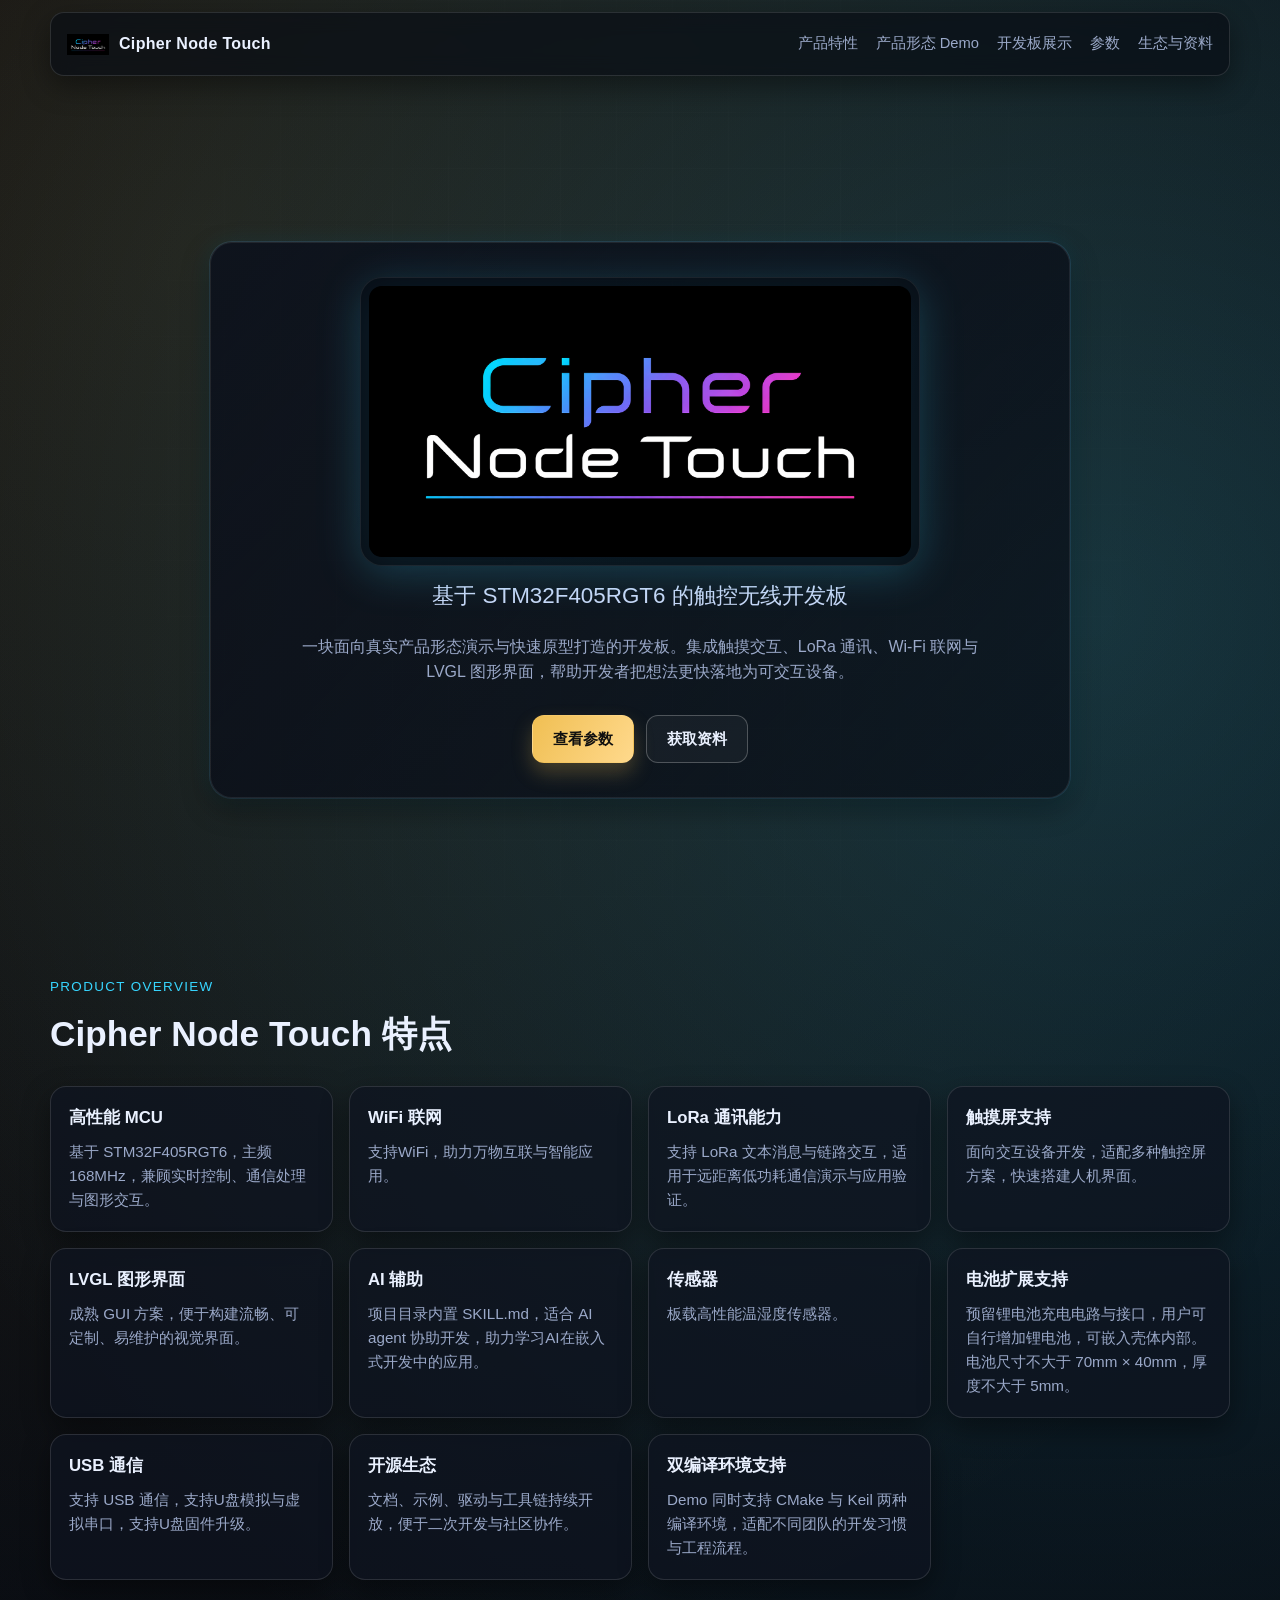
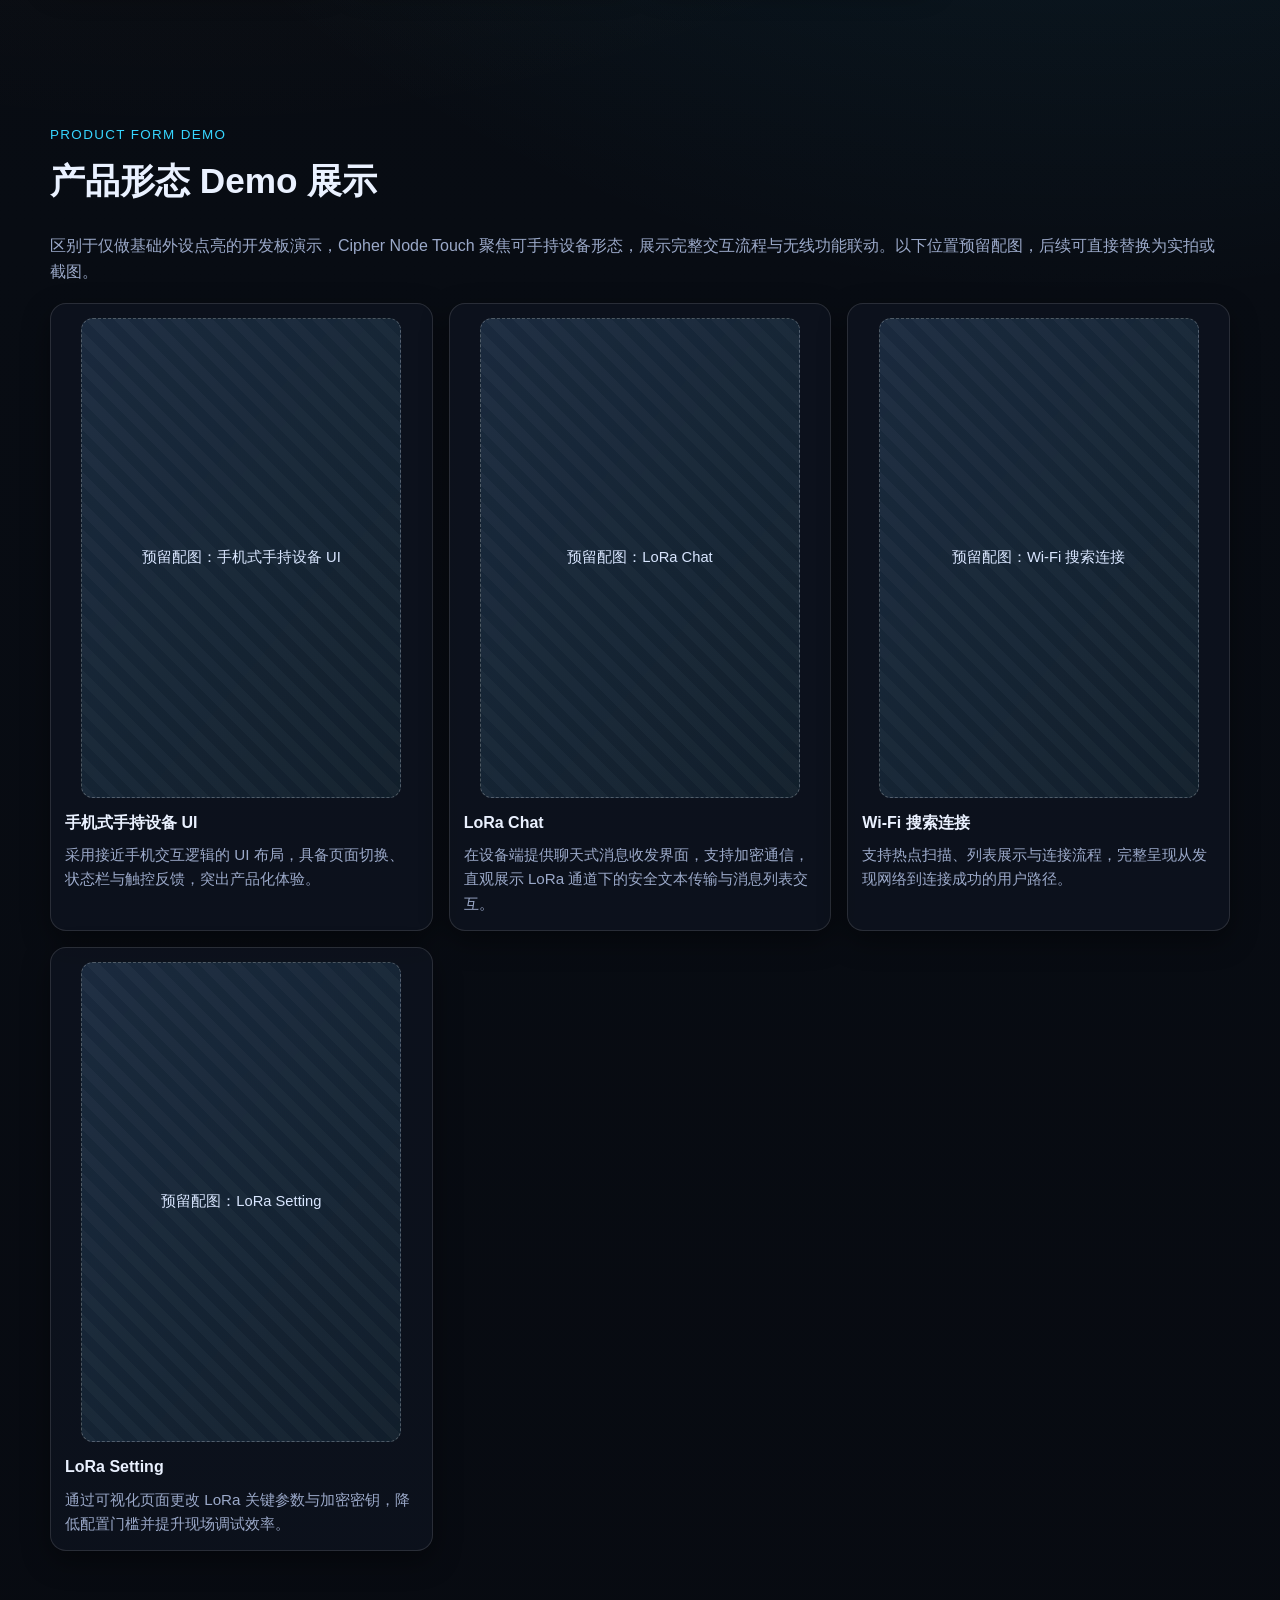
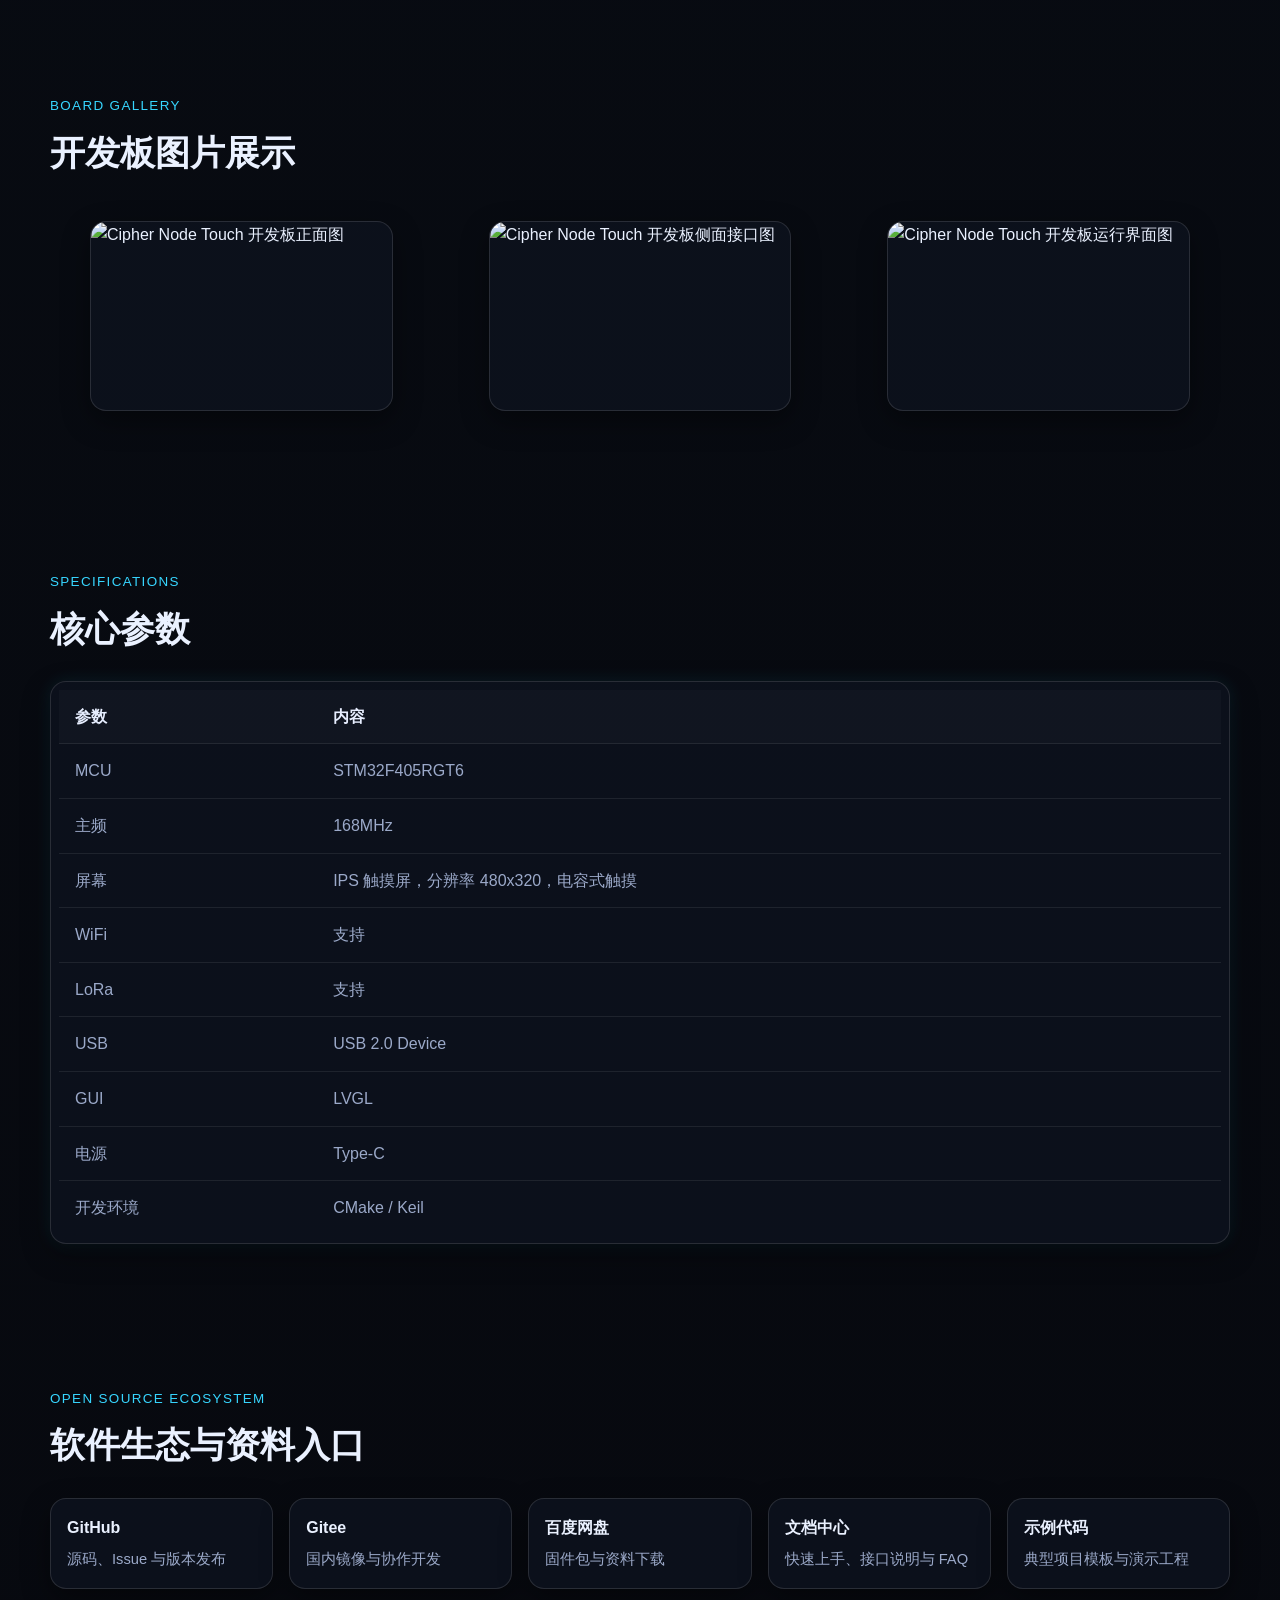
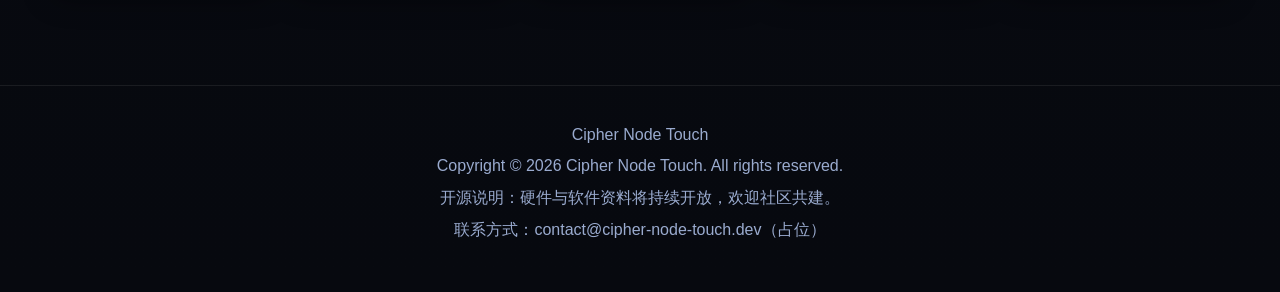
==== index.html @ b6c3e12c "Merge pull request #1 from sunzhen222/main init version" ====
<!doctype html>
<html lang="zh-CN">
  <head>
    <meta charset="UTF-8" />
    <meta http-equiv="X-UA-Compatible" content="IE=edge" />
    <meta name="viewport" content="width=device-width, initial-scale=1.0" />
    <title>Cipher Node Touch - STM32F405 触控无线开发板</title>
    <meta
      name="description"
      content="Cipher Node Touch 是一款基于 STM32F405RGT6 的触控无线开发板，支持 LoRa Chat、Wi-Fi 连接与 LVGL 图形界面。"
    />
    <meta
      name="keywords"
      content="Cipher Node Touch, 嵌入式开发板, STM32F405RGT6, 168MHz, LoRa Chat, Wi-Fi, LVGL, 触摸屏"
    />
    <meta name="author" content="Cipher Node Touch Team" />
    <meta property="og:title" content="Cipher Node Touch" />
    <meta
      property="og:description"
      content="基于 STM32F405RGT6 的触控无线开发板，专注产品化 UI 演示与快速开发。"
    />
    <meta property="og:type" content="website" />
    <meta property="og:image" content="images/board1.jpg" />
    <meta property="og:locale" content="zh_CN" />
    <link rel="stylesheet" href="style.css" />
  </head>
  <body class="is-loading">
    <div class="loader" aria-hidden="true">
      <div class="loader__ring"></div>
      <p>Cipher Node Touch</p>
    </div>

    <header class="site-header glass">
      <a class="logo" href="#hero" aria-label="Cipher Node Touch 首页">
        <img src="images/cipher_node_touch_logo.png" alt="Cipher Node Touch Logo" />
        <span>Cipher Node Touch</span>
      </a>
      <nav class="nav-links">
        <a href="#features">产品特性</a>
        <a href="#form-demo">产品形态 Demo</a>
        <a href="#gallery">开发板展示</a>
        <a href="#specs">参数</a>
        <a href="#ecosystem">生态与资料</a>
      </nav>
    </header>

    <main>
      <section id="hero" class="hero section-grid">
        <div class="hero__content reveal">
          <img
            class="hero-logo"
            src="images/cipher_node_touch_logo.png"
            alt="Cipher Node Touch"
          />
          <h2>基于 STM32F405RGT6 的触控无线开发板</h2>
          <p class="hero__desc">
            一块面向真实产品形态演示与快速原型打造的开发板。集成触摸交互、LoRa 通讯、Wi-Fi 联网与 LVGL 图形界面，帮助开发者把想法更快落地为可交互设备。
          </p>
          <div class="hero__actions">
            <a class="btn btn--primary" href="#specs">查看参数</a>
            <a class="btn btn--ghost" href="#ecosystem">获取资料</a>
          </div>
        </div>
      </section>

      <section id="features" class="section">
        <div class="section-title reveal">
          <p class="kicker">Product Overview</p>
          <h3>Cipher Node Touch 特点</h3>
        </div>
        <div class="feature-grid">
          <article class="card reveal">
            <h4>高性能 MCU</h4>
            <p>基于 STM32F405RGT6，主频 168MHz，兼顾实时控制、通信处理与图形交互。</p>
          </article>
          <article class="card reveal">
            <h4>WiFi 联网</h4>
            <p>支持WiFi，助力万物互联与智能应用。</p>
          </article>
          <article class="card reveal">
            <h4>LoRa 通讯能力</h4>
            <p>支持 LoRa 文本消息与链路交互，适用于远距离低功耗通信演示与应用验证。</p>
          </article>
          <article class="card reveal">
            <h4>触摸屏支持</h4>
            <p>面向交互设备开发，适配多种触控屏方案，快速搭建人机界面。</p>
          </article>
          <article class="card reveal">
            <h4>LVGL 图形界面</h4>
            <p>成熟 GUI 方案，便于构建流畅、可定制、易维护的视觉界面。</p>
          </article>
          <article class="card reveal">
            <h4>AI 辅助</h4>
            <p>项目目录内置 SKILL.md，适合 AI agent 协助开发，助力学习AI在嵌入式开发中的应用。</p>
          </article>
          <article class="card reveal">
            <h4>传感器</h4>
            <p>板载高性能温湿度传感器。</p>
          </article>
          <article class="card reveal">
            <h4>电池扩展支持</h4>
            <p>预留锂电池充电电路与接口，用户可自行增加锂电池，可嵌入壳体内部。电池尺寸不大于 70mm × 40mm，厚度不大于 5mm。</p>
          </article>
          <article class="card reveal">
            <h4>USB 通信</h4>
            <p>支持 USB 通信，支持U盘模拟与虚拟串口，支持U盘固件升级。</p>
          </article>
          <article class="card reveal">
            <h4>开源生态</h4>
            <p>文档、示例、驱动与工具链持续开放，便于二次开发与社区协作。</p>
          </article>
          <article class="card reveal">
            <h4>双编译环境支持</h4>
            <p>Demo 同时支持 CMake 与 Keil 两种编译环境，适配不同团队的开发习惯与工程流程。</p>
          </article>
        </div>
      </section>

      <section id="form-demo" class="section">
        <div class="section-title reveal">
          <p class="kicker">Product Form Demo</p>
          <h3>产品形态 Demo 展示</h3>
        </div>
        <p class="demo-intro reveal">
          区别于仅做基础外设点亮的开发板演示，Cipher Node Touch 聚焦可手持设备形态，展示完整交互流程与无线功能联动。以下位置预留配图，后续可直接替换为实拍或截图。
        </p>
        <div class="demo-grid">
          <article class="demo-card reveal">
            <div class="demo-media" aria-label="手机式手持设备 UI 预留配图">
              <span>预留配图：手机式手持设备 UI</span>
            </div>
            <h4>手机式手持设备 UI</h4>
            <p>采用接近手机交互逻辑的 UI 布局，具备页面切换、状态栏与触控反馈，突出产品化体验。</p>
          </article>
          <article class="demo-card reveal">
            <div class="demo-media" aria-label="LoRa Chat 演示预留配图">
              <span>预留配图：LoRa Chat</span>
            </div>
            <h4>LoRa Chat</h4>
            <p>在设备端提供聊天式消息收发界面，支持加密通信，直观展示 LoRa 通道下的安全文本传输与消息列表交互。</p>
          </article>
          <article class="demo-card reveal">
            <div class="demo-media" aria-label="Wi-Fi 搜索连接演示预留配图">
              <span>预留配图：Wi-Fi 搜索连接</span>
            </div>
            <h4>Wi-Fi 搜索连接</h4>
            <p>支持热点扫描、列表展示与连接流程，完整呈现从发现网络到连接成功的用户路径。</p>
          </article>
          <article class="demo-card reveal">
            <div class="demo-media" aria-label="LoRa Setting 演示预留配图">
              <span>预留配图：LoRa Setting</span>
            </div>
            <h4>LoRa Setting</h4>
            <p>通过可视化页面更改 LoRa 关键参数与加密密钥，降低配置门槛并提升现场调试效率。</p>
          </article>
        </div>
      </section>

      <section id="gallery" class="section">
        <div class="section-title reveal">
          <p class="kicker">Board Gallery</p>
          <h3>开发板图片展示</h3>
        </div>
        <div class="gallery-grid">
          <figure class="gallery-item reveal">
            <img
              src="images/board1.jpg"
              data-full="images/board1.jpg"
              loading="lazy"
              alt="Cipher Node Touch 开发板正面图"
            />
          </figure>
          <figure class="gallery-item reveal">
            <img
              src="images/board2.jpg"
              data-full="images/board2.jpg"
              loading="lazy"
              alt="Cipher Node Touch 开发板侧面接口图"
            />
          </figure>
          <figure class="gallery-item reveal">
            <img
              src="images/board3.jpg"
              data-full="images/board3.jpg"
              loading="lazy"
              alt="Cipher Node Touch 开发板运行界面图"
            />
          </figure>
        </div>
      </section>

      <section id="specs" class="section">
        <div class="section-title reveal">
          <p class="kicker">Specifications</p>
          <h3>核心参数</h3>
        </div>
        <div class="table-wrap reveal">
          <table class="spec-table" aria-label="Cipher Node Touch 参数表">
            <thead>
              <tr>
                <th>参数</th>
                <th>内容</th>
              </tr>
            </thead>
            <tbody>
              <tr>
                <td>MCU</td>
                <td>STM32F405RGT6</td>
              </tr>
              <tr>
                <td>主频</td>
                <td>168MHz</td>
              </tr>
              <tr>
                <td>屏幕</td>
                <td>IPS 触摸屏，分辨率 480x320，电容式触摸</td>
              </tr>
              <tr>
                <td>WiFi</td>
                <td>支持</td>
              </tr>
              <tr>
                <td>LoRa</td>
                <td>支持</td>
              </tr>
              <tr>
                <td>USB</td>
                <td>USB 2.0 Device</td>
              </tr>
              <tr>
                <td>GUI</td>
                <td>LVGL</td>
              </tr>
              <tr>
                <td>电源</td>
                <td>Type-C</td>
              </tr>
              <tr>
                <td>开发环境</td>
                <td>CMake / Keil</td>
              </tr>
            </tbody>
          </table>
        </div>
      </section>

      <section id="ecosystem" class="section">
        <div class="section-title reveal">
          <p class="kicker">Open Source Ecosystem</p>
          <h3>软件生态与资料入口</h3>
        </div>
        <div class="eco-grid">
          <a class="eco-card reveal" href="https://github.com/your_repo" target="_blank" rel="noreferrer">
            <h4>GitHub</h4>
            <p>源码、Issue 与版本发布</p>
          </a>
          <a class="eco-card reveal" href="https://gitee.com/your_repo" target="_blank" rel="noreferrer">
            <h4>Gitee</h4>
            <p>国内镜像与协作开发</p>
          </a>
          <a class="eco-card reveal" href="https://pan.baidu.com/xxxx" target="_blank" rel="noreferrer">
            <h4>百度网盘</h4>
            <p>固件包与资料下载</p>
          </a>
          <a class="eco-card reveal" href="https://github.com/your_repo" target="_blank" rel="noreferrer">
            <h4>文档中心</h4>
            <p>快速上手、接口说明与 FAQ</p>
          </a>
          <a class="eco-card reveal" href="https://github.com/your_repo" target="_blank" rel="noreferrer">
            <h4>示例代码</h4>
            <p>典型项目模板与演示工程</p>
          </a>
        </div>
      </section>
    </main>

    <footer class="site-footer">
      <p>Cipher Node Touch</p>
      <p>Copyright © <span id="year"></span> Cipher Node Touch. All rights reserved.</p>
      <p>开源说明：硬件与软件资料将持续开放，欢迎社区共建。</p>
      <p>联系方式：contact@cipher-node-touch.dev（占位）</p>
    </footer>

    <button class="back-to-top" id="backToTop" aria-label="返回顶部">↑</button>

    <div class="lightbox" id="lightbox" aria-hidden="true">
      <button class="lightbox__close" id="lightboxClose" aria-label="关闭预览">×</button>
      <img id="lightboxImg" alt="开发板大图预览" />
    </div>

    <script src="script.js"></script>
  </body>
</html>
---- style.css ----
:root {
  --bg: #090b10;
  --bg-soft: #121723;
  --card: rgba(15, 20, 32, 0.72);
  --line: rgba(255, 255, 255, 0.12);
  --text: #eaf1ff;
  --muted: #9ba9c9;
  --gold: #f0bf53;
  --cyan: #37d6ff;
  --accent: #65b6ff;
  --radius: 16px;
  --shadow-soft: 0 10px 28px rgba(0, 0, 0, 0.4);
  --shadow-glow: 0 0 0 1px rgba(101, 182, 255, 0.16), 0 0 24px rgba(55, 214, 255, 0.1);
}

* {
  box-sizing: border-box;
}

html {
  scroll-behavior: smooth;
}

body {
  margin: 0;
  color: var(--text);
  background:
    radial-gradient(circle at 85% 12%, rgba(55, 214, 255, 0.18), transparent 28%),
    radial-gradient(circle at 15% 5%, rgba(240, 191, 83, 0.12), transparent 30%),
    linear-gradient(180deg, #07090f 0%, #080c13 36%, #07090f 100%);
  font-family: "HarmonyOS Sans SC", "Noto Sans SC", "PingFang SC", "Microsoft YaHei", sans-serif;
  line-height: 1.6;
  overflow-x: hidden;
}

body::before {
  content: "";
  position: fixed;
  inset: 0;
  pointer-events: none;
  background-image:
    linear-gradient(rgba(255, 255, 255, 0.04) 1px, transparent 1px),
    linear-gradient(90deg, rgba(255, 255, 255, 0.04) 1px, transparent 1px);
  background-size: 56px 56px;
  mask-image: radial-gradient(circle at center, black 35%, transparent 100%);
  opacity: 0.35;
  z-index: -1;
}

a {
  color: inherit;
  text-decoration: none;
}

.site-header {
  position: sticky;
  top: 12px;
  z-index: 20;
  width: min(1180px, calc(100% - 24px));
  margin: 12px auto 0;
  padding: 10px 16px;
  display: flex;
  align-items: center;
  justify-content: space-between;
  border-radius: 14px;
  border: 1px solid var(--line);
}

.glass {
  backdrop-filter: blur(10px) saturate(130%);
  background: rgba(10, 14, 22, 0.72);
  box-shadow: var(--shadow-soft);
}

.logo {
  display: inline-flex;
  align-items: center;
  gap: 10px;
  font-weight: 700;
  letter-spacing: 0.02em;
}

.logo img {
  width: 42px;
  height: 42px;
  object-fit: contain;
}

.nav-links {
  display: flex;
  gap: 18px;
  font-size: 0.92rem;
  color: var(--muted);
}

.nav-links a {
  position: relative;
  transition: color 0.28s ease;
}

.nav-links a::after {
  content: "";
  position: absolute;
  left: 0;
  bottom: -5px;
  width: 100%;
  height: 2px;
  transform: scaleX(0);
  transform-origin: right;
  transition: transform 0.25s ease;
  background: linear-gradient(90deg, var(--gold), var(--cyan));
}

.nav-links a:hover {
  color: var(--text);
}

.nav-links a:hover::after {
  transform-origin: left;
  transform: scaleX(1);
}

main {
  width: min(1180px, calc(100% - 24px));
  margin: 0 auto;
}

.section {
  padding: 72px 0;
}

.section-grid {
  min-height: 92vh;
  display: grid;
  place-items: center;
  padding: 80px 0 20px;
  position: relative;
  isolation: isolate;
}

.hero__content {
  width: min(860px, 100%);
  text-align: center;
  padding: 34px 28px;
  border-radius: 22px;
  border: 1px solid rgba(255, 255, 255, 0.08);
  background: linear-gradient(135deg, rgba(11, 16, 28, 0.85), rgba(8, 11, 20, 0.65));
  box-shadow: var(--shadow-soft), var(--shadow-glow);
}

.hero-logo {
  width: min(560px, 88%);
  height: auto;
  display: block;
  margin: 0 auto;
  padding: 8px;
  border-radius: 22px;
  background: rgba(7, 11, 18, 0.68);
  border: 1px solid rgba(255, 255, 255, 0.08);
  filter: drop-shadow(0 8px 22px rgba(55, 214, 255, 0.24));
}

h1 {
  margin: 0;
  font-size: clamp(2.2rem, 6vw, 4rem);
  line-height: 1.1;
  letter-spacing: 0.02em;
}

h2 {
  margin: 12px 0 0;
  font-weight: 500;
  color: #c7d7f6;
  font-size: clamp(1rem, 2.7vw, 1.4rem);
}

.hero__desc {
  margin: 20px auto 0;
  max-width: 680px;
  color: var(--muted);
}

.hero__actions {
  margin-top: 30px;
  display: inline-flex;
  flex-wrap: wrap;
  justify-content: center;
  gap: 12px;
}

.btn {
  padding: 11px 20px;
  border-radius: 12px;
  font-weight: 600;
  font-size: 0.95rem;
  border: 1px solid transparent;
  transition: transform 0.24s ease, box-shadow 0.24s ease, border-color 0.24s ease;
}

.btn:hover {
  transform: translateY(-2px);
}

.btn--primary {
  color: #101010;
  background: linear-gradient(120deg, var(--gold), #ffd98c);
  box-shadow: 0 10px 20px rgba(240, 191, 83, 0.25);
}

.btn--ghost {
  border-color: rgba(255, 255, 255, 0.24);
  background: rgba(255, 255, 255, 0.04);
}

.btn--ghost:hover {
  box-shadow: 0 8px 20px rgba(55, 214, 255, 0.14);
}

.section-title {
  margin-bottom: 24px;
}

.kicker {
  color: var(--cyan);
  margin: 0;
  font-size: 0.84rem;
  text-transform: uppercase;
  letter-spacing: 0.1em;
}

h3 {
  margin: 8px 0 0;
  font-size: clamp(1.45rem, 3vw, 2.2rem);
}

.feature-grid,
.demo-grid,
.gallery-grid,
.eco-grid {
  display: grid;
  gap: 16px;
}

.feature-grid {
  grid-template-columns: repeat(4, minmax(0, 1fr));
}

.card,
.eco-card,
.gallery-item,
.table-wrap {
  border-radius: var(--radius);
  border: 1px solid var(--line);
  background: var(--card);
  box-shadow: var(--shadow-soft);
}

.card {
  padding: 18px;
  transition: transform 0.26s ease, border-color 0.26s ease, box-shadow 0.26s ease;
}

.card h4 {
  margin: 0;
  font-size: 1.05rem;
}

.card p {
  margin: 8px 0 0;
  color: var(--muted);
  font-size: 0.95rem;
}

.card:hover {
  transform: translateY(-4px);
  border-color: rgba(101, 182, 255, 0.42);
  box-shadow: var(--shadow-soft), 0 0 22px rgba(55, 214, 255, 0.14);
}

.gallery-grid {
  grid-template-columns: repeat(3, minmax(0, 1fr));
}

.demo-intro {
  margin: 0 0 18px;
  color: var(--muted);
}

.demo-grid {
  grid-template-columns: repeat(3, minmax(0, 1fr));
}

.demo-card {
  padding: 14px;
  border-radius: var(--radius);
  border: 1px solid var(--line);
  background: var(--card);
  box-shadow: var(--shadow-soft);
  transition: transform 0.26s ease, border-color 0.26s ease, box-shadow 0.26s ease;
}

.demo-card:hover {
  transform: translateY(-4px);
  border-color: rgba(101, 182, 255, 0.42);
  box-shadow: var(--shadow-soft), 0 0 22px rgba(55, 214, 255, 0.14);
}

.demo-media {
  width: min(320px, 100%);
  aspect-ratio: 320 / 480;
  border-radius: 12px;
  border: 1px dashed rgba(255, 255, 255, 0.24);
  display: grid;
  place-items: center;
  text-align: center;
  padding: 12px;
  margin: 0 auto;
  color: #d9e6ff;
  background:
    linear-gradient(130deg, rgba(101, 182, 255, 0.14), rgba(55, 214, 255, 0.06)),
    repeating-linear-gradient(45deg, rgba(255, 255, 255, 0.04) 0 10px, rgba(255, 255, 255, 0.01) 10px 20px);
}

.demo-media span {
  font-size: 0.92rem;
}

.demo-card h4 {
  margin: 12px 0 0;
}

.demo-card p {
  margin: 8px 0 0;
  color: var(--muted);
  font-size: 0.95rem;
}

.gallery-item {
  overflow: hidden;
}

.gallery-item img {
  display: block;
  width: 100%;
  aspect-ratio: 16 / 10;
  object-fit: cover;
  transition: transform 0.32s ease, filter 0.32s ease;
  cursor: zoom-in;
}

.gallery-item:hover img {
  transform: scale(1.04);
  filter: brightness(1.08);
}

.table-wrap {
  overflow-x: auto;
  padding: 8px;
  box-shadow: var(--shadow-soft), 0 0 18px rgba(55, 214, 255, 0.1);
}

.spec-table {
  width: 100%;
  border-collapse: collapse;
  min-width: 620px;
}

.spec-table th,
.spec-table td {
  padding: 14px 16px;
  border-bottom: 1px solid rgba(255, 255, 255, 0.08);
  text-align: left;
}

.spec-table th {
  color: #e7eeff;
  background: rgba(255, 255, 255, 0.02);
  font-weight: 600;
}

.spec-table td {
  color: var(--muted);
}

.spec-table tr:last-child td {
  border-bottom: none;
}

.eco-grid {
  grid-template-columns: repeat(5, minmax(0, 1fr));
}

.eco-card {
  padding: 16px;
  transition: transform 0.24s ease, border-color 0.24s ease, box-shadow 0.24s ease;
}

.eco-card h4 {
  margin: 0;
}

.eco-card p {
  margin: 8px 0 0;
  color: var(--muted);
  font-size: 0.92rem;
}

.eco-card:hover {
  transform: translateY(-3px);
  border-color: rgba(240, 191, 83, 0.55);
  box-shadow: var(--shadow-soft), 0 0 22px rgba(240, 191, 83, 0.14);
}

.site-footer {
  margin-top: 24px;
  padding: 30px 12px 44px;
  color: #9aabcf;
  text-align: center;
  border-top: 1px solid rgba(255, 255, 255, 0.08);
}

.site-footer p {
  margin: 6px 0;
}

.back-to-top {
  position: fixed;
  right: 18px;
  bottom: 20px;
  width: 42px;
  height: 42px;
  border: none;
  border-radius: 50%;
  display: grid;
  place-items: center;
  color: #111;
  font-size: 18px;
  font-weight: 700;
  cursor: pointer;
  background: linear-gradient(145deg, var(--gold), #ffd98c);
  box-shadow: 0 8px 22px rgba(240, 191, 83, 0.32);
  opacity: 0;
  transform: translateY(10px);
  pointer-events: none;
  transition: opacity 0.24s ease, transform 0.24s ease;
  z-index: 21;
}

.back-to-top.is-visible {
  opacity: 1;
  transform: translateY(0);
  pointer-events: auto;
}

.loader {
  position: fixed;
  inset: 0;
  display: grid;
  place-items: center;
  gap: 12px;
  background: #080b12;
  z-index: 50;
  transition: opacity 0.45s ease, visibility 0.45s ease;
}

.loader p {
  margin: 0;
  color: #afbddb;
  letter-spacing: 0.08em;
}

.loader__ring {
  width: 46px;
  height: 46px;
  border-radius: 50%;
  border: 3px solid rgba(255, 255, 255, 0.14);
  border-top-color: var(--cyan);
  animation: spin 1s linear infinite;
}

body.is-ready .loader {
  opacity: 0;
  visibility: hidden;
}

.lightbox {
  position: fixed;
  inset: 0;
  display: grid;
  place-items: center;
  padding: 20px;
  background: rgba(4, 7, 12, 0.82);
  opacity: 0;
  visibility: hidden;
  transition: opacity 0.28s ease, visibility 0.28s ease;
  z-index: 45;
}

.lightbox img {
  width: min(1100px, calc(100vw - 24px));
  max-height: calc(100vh - 36px);
  object-fit: contain;
  border-radius: 14px;
  border: 1px solid rgba(255, 255, 255, 0.18);
}

.lightbox.is-open {
  opacity: 1;
  visibility: visible;
}

.lightbox__close {
  position: absolute;
  top: 14px;
  right: 18px;
  width: 38px;
  height: 38px;
  border: none;
  border-radius: 50%;
  font-size: 24px;
  line-height: 1;
  color: #0d0d0d;
  cursor: pointer;
  background: linear-gradient(145deg, var(--gold), #ffd98c);
}

.reveal {
  opacity: 0;
  transform: translateY(14px);
  transition: opacity 0.55s ease, transform 0.55s ease;
}

.reveal.is-visible {
  opacity: 1;
  transform: translateY(0);
}

@keyframes spin {
  to {
    transform: rotate(360deg);
  }
}

@media (max-width: 1100px) {
  .feature-grid {
    grid-template-columns: repeat(2, minmax(0, 1fr));
  }

  .demo-grid {
    grid-template-columns: repeat(2, minmax(0, 1fr));
  }

  .eco-grid {
    grid-template-columns: repeat(3, minmax(0, 1fr));
  }
}

@media (max-width: 760px) {
  .site-header {
    top: 8px;
    flex-direction: column;
    align-items: flex-start;
    gap: 8px;
  }

  .nav-links {
    width: 100%;
    overflow-x: auto;
    white-space: nowrap;
    padding-bottom: 2px;
  }

  .section {
    padding: 54px 0;
  }

  .hero__content {
    text-align: left;
  }

  .hero__actions {
    justify-content: flex-start;
  }

  .feature-grid,
  .demo-grid,
  .gallery-grid,
  .eco-grid {
    grid-template-columns: 1fr;
  }

  .spec-table {
    min-width: 540px;
  }
}
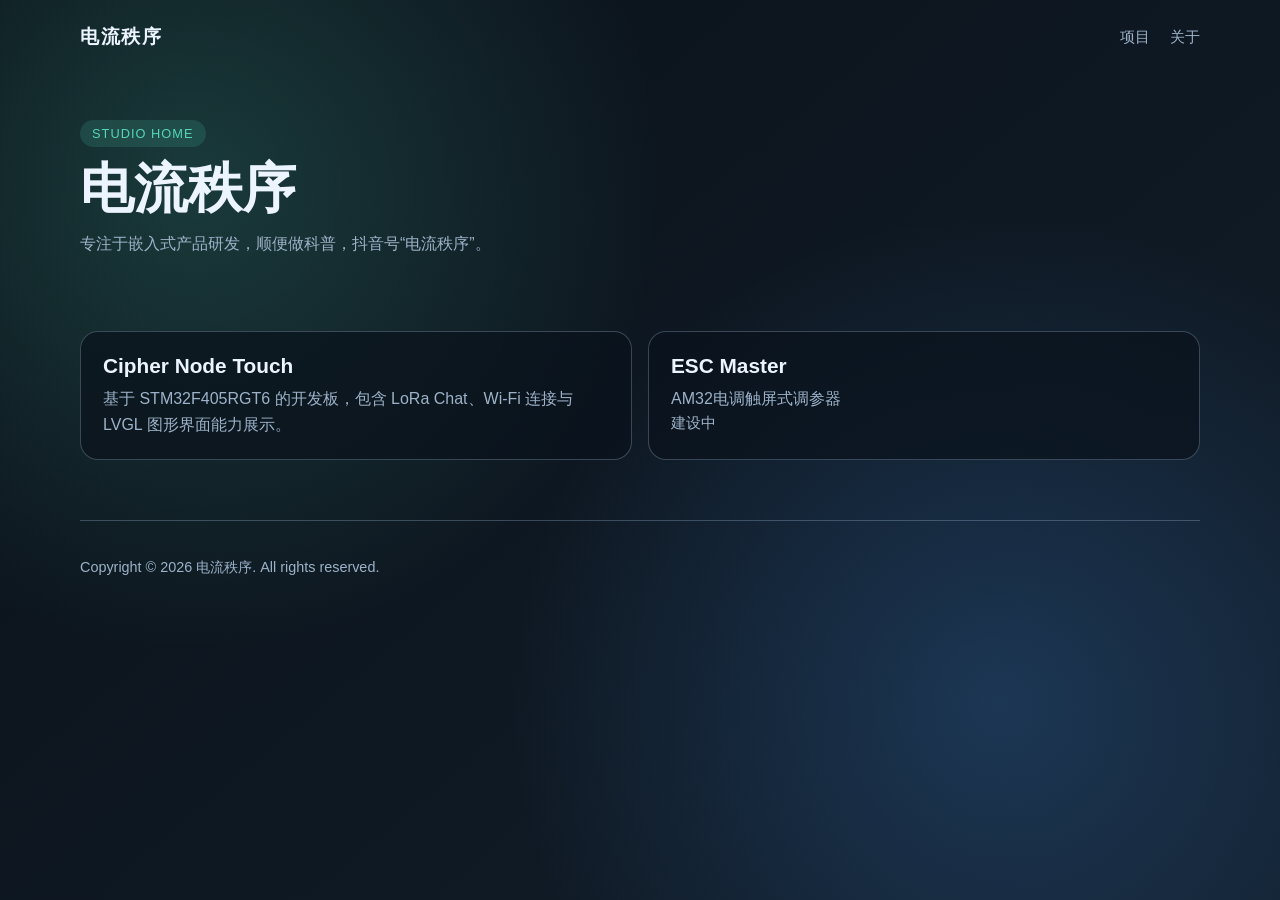
==== commit 37bf68e6: "front page" ====
--- a/index.html
+++ b/index.html
@@ -4,290 +4,68 @@
     <meta charset="UTF-8" />
     <meta http-equiv="X-UA-Compatible" content="IE=edge" />
     <meta name="viewport" content="width=device-width, initial-scale=1.0" />
-    <title>Cipher Node Touch - STM32F405 触控无线开发板</title>
+    <title>电流秩序</title>
     <meta
       name="description"
-      content="Cipher Node Touch 是一款基于 STM32F405RGT6 的触控无线开发板，支持 LoRa Chat、Wi-Fi 连接与 LVGL 图形界面。"
+      content="专注于嵌入式产品研发。"
     />
-    <meta
-      name="keywords"
-      content="Cipher Node Touch, 嵌入式开发板, STM32F405RGT6, 168MHz, LoRa Chat, Wi-Fi, LVGL, 触摸屏"
-    />
-    <meta name="author" content="Cipher Node Touch Team" />
-    <meta property="og:title" content="Cipher Node Touch" />
+    <meta property="og:title" content="电流秩序" />
     <meta
       property="og:description"
-      content="基于 STM32F405RGT6 的触控无线开发板，专注产品化 UI 演示与快速开发。"
+      content="专注于嵌入式产品研发。"
     />
     <meta property="og:type" content="website" />
-    <meta property="og:image" content="images/board1.jpg" />
     <meta property="og:locale" content="zh_CN" />
-    <link rel="stylesheet" href="style.css" />
+    <link rel="stylesheet" href="studio-home.css" />
   </head>
-  <body class="is-loading">
-    <div class="loader" aria-hidden="true">
-      <div class="loader__ring"></div>
-      <p>Cipher Node Touch</p>
+  <body>
+    <div class="site">
+      <header>
+        <div class="brand">电流秩序</div>
+        <nav>
+          <a href="#projects">项目</a>
+          <a href="#about">关于</a>
+        </nav>
+      </header>
+
+      <main>
+        <section class="hero" id="about">
+          <div>
+            <span class="badge">Studio Home</span>
+            <h1>电流秩序</h1>
+            <p>
+              专注于嵌入式产品研发，顺便做科普，抖音号“电流秩序”。
+            </p>
+          </div>
+        </section>
+
+        <section class="projects" id="projects">
+          <div class="grid">
+            <a class="project-card" href="/cipher_node_touch/">
+              <h2>Cipher Node Touch</h2>
+              <p>
+                基于 STM32F405RGT6 的开发板，包含 LoRa Chat、Wi-Fi 连接与 LVGL 图形界面能力展示。
+              </p>
+            </a>
+            <article class="project-card" aria-label="ESC Master 项目">
+              <h2>ESC Master</h2>
+              <p>AM32电调触屏式调参器</p>
+              <p class="project-link">建设中</p>
+            </article>
+          </div>
+        </section>
+      </main>
+
+      <footer>
+        <p>Copyright © <span id="year"></span> 电流秩序. All rights reserved.</p>
+      </footer>
     </div>
 
-    <header class="site-header glass">
-      <a class="logo" href="#hero" aria-label="Cipher Node Touch 首页">
-        <img src="images/cipher_node_touch_logo.png" alt="Cipher Node Touch Logo" />
-        <span>Cipher Node Touch</span>
-      </a>
-      <nav class="nav-links">
-        <a href="#features">产品特性</a>
-        <a href="#form-demo">产品形态 Demo</a>
-        <a href="#gallery">开发板展示</a>
-        <a href="#specs">参数</a>
-        <a href="#ecosystem">生态与资料</a>
-      </nav>
-    </header>
-
-    <main>
-      <section id="hero" class="hero section-grid">
-        <div class="hero__content reveal">
-          <img
-            class="hero-logo"
-            src="images/cipher_node_touch_logo.png"
-            alt="Cipher Node Touch"
-          />
-          <h2>基于 STM32F405RGT6 的触控无线开发板</h2>
-          <p class="hero__desc">
-            一块面向真实产品形态演示与快速原型打造的开发板。集成触摸交互、LoRa 通讯、Wi-Fi 联网与 LVGL 图形界面，帮助开发者把想法更快落地为可交互设备。
-          </p>
-          <div class="hero__actions">
-            <a class="btn btn--primary" href="#specs">查看参数</a>
-            <a class="btn btn--ghost" href="#ecosystem">获取资料</a>
-          </div>
-        </div>
-      </section>
-
-      <section id="features" class="section">
-        <div class="section-title reveal">
-          <p class="kicker">Product Overview</p>
-          <h3>Cipher Node Touch 特点</h3>
-        </div>
-        <div class="feature-grid">
-          <article class="card reveal">
-            <h4>高性能 MCU</h4>
-            <p>基于 STM32F405RGT6，主频 168MHz，兼顾实时控制、通信处理与图形交互。</p>
-          </article>
-          <article class="card reveal">
-            <h4>WiFi 联网</h4>
-            <p>支持WiFi，助力万物互联与智能应用。</p>
-          </article>
-          <article class="card reveal">
-            <h4>LoRa 通讯能力</h4>
-            <p>支持 LoRa 文本消息与链路交互，适用于远距离低功耗通信演示与应用验证。</p>
-          </article>
-          <article class="card reveal">
-            <h4>触摸屏支持</h4>
-            <p>面向交互设备开发，适配多种触控屏方案，快速搭建人机界面。</p>
-          </article>
-          <article class="card reveal">
-            <h4>LVGL 图形界面</h4>
-            <p>成熟 GUI 方案，便于构建流畅、可定制、易维护的视觉界面。</p>
-          </article>
-          <article class="card reveal">
-            <h4>AI 辅助</h4>
-            <p>项目目录内置 SKILL.md，适合 AI agent 协助开发，助力学习AI在嵌入式开发中的应用。</p>
-          </article>
-          <article class="card reveal">
-            <h4>传感器</h4>
-            <p>板载高性能温湿度传感器。</p>
-          </article>
-          <article class="card reveal">
-            <h4>电池扩展支持</h4>
-            <p>预留锂电池充电电路与接口，用户可自行增加锂电池，可嵌入壳体内部。电池尺寸不大于 70mm × 40mm，厚度不大于 5mm。</p>
-          </article>
-          <article class="card reveal">
-            <h4>USB 通信</h4>
-            <p>支持 USB 通信，支持U盘模拟与虚拟串口，支持U盘固件升级。</p>
-          </article>
-          <article class="card reveal">
-            <h4>开源生态</h4>
-            <p>文档、示例、驱动与工具链持续开放，便于二次开发与社区协作。</p>
-          </article>
-          <article class="card reveal">
-            <h4>双编译环境支持</h4>
-            <p>Demo 同时支持 CMake 与 Keil 两种编译环境，适配不同团队的开发习惯与工程流程。</p>
-          </article>
-        </div>
-      </section>
-
-      <section id="form-demo" class="section">
-        <div class="section-title reveal">
-          <p class="kicker">Product Form Demo</p>
-          <h3>产品形态 Demo 展示</h3>
-        </div>
-        <p class="demo-intro reveal">
-          区别于仅做基础外设点亮的开发板演示，Cipher Node Touch 聚焦可手持设备形态，展示完整交互流程与无线功能联动。以下位置预留配图，后续可直接替换为实拍或截图。
-        </p>
-        <div class="demo-grid">
-          <article class="demo-card reveal">
-            <div class="demo-media" aria-label="手机式手持设备 UI 预留配图">
-              <span>预留配图：手机式手持设备 UI</span>
-            </div>
-            <h4>手机式手持设备 UI</h4>
-            <p>采用接近手机交互逻辑的 UI 布局，具备页面切换、状态栏与触控反馈，突出产品化体验。</p>
-          </article>
-          <article class="demo-card reveal">
-            <div class="demo-media" aria-label="LoRa Chat 演示预留配图">
-              <span>预留配图：LoRa Chat</span>
-            </div>
-            <h4>LoRa Chat</h4>
-            <p>在设备端提供聊天式消息收发界面，支持加密通信，直观展示 LoRa 通道下的安全文本传输与消息列表交互。</p>
-          </article>
-          <article class="demo-card reveal">
-            <div class="demo-media" aria-label="Wi-Fi 搜索连接演示预留配图">
-              <span>预留配图：Wi-Fi 搜索连接</span>
-            </div>
-            <h4>Wi-Fi 搜索连接</h4>
-            <p>支持热点扫描、列表展示与连接流程，完整呈现从发现网络到连接成功的用户路径。</p>
-          </article>
-          <article class="demo-card reveal">
-            <div class="demo-media" aria-label="LoRa Setting 演示预留配图">
-              <span>预留配图：LoRa Setting</span>
-            </div>
-            <h4>LoRa Setting</h4>
-            <p>通过可视化页面更改 LoRa 关键参数与加密密钥，降低配置门槛并提升现场调试效率。</p>
-          </article>
-        </div>
-      </section>
-
-      <section id="gallery" class="section">
-        <div class="section-title reveal">
-          <p class="kicker">Board Gallery</p>
-          <h3>开发板图片展示</h3>
-        </div>
-        <div class="gallery-grid">
-          <figure class="gallery-item reveal">
-            <img
-              src="images/board1.jpg"
-              data-full="images/board1.jpg"
-              loading="lazy"
-              alt="Cipher Node Touch 开发板正面图"
-            />
-          </figure>
-          <figure class="gallery-item reveal">
-            <img
-              src="images/board2.jpg"
-              data-full="images/board2.jpg"
-              loading="lazy"
-              alt="Cipher Node Touch 开发板侧面接口图"
-            />
-          </figure>
-          <figure class="gallery-item reveal">
-            <img
-              src="images/board3.jpg"
-              data-full="images/board3.jpg"
-              loading="lazy"
-              alt="Cipher Node Touch 开发板运行界面图"
-            />
-          </figure>
-        </div>
-      </section>
-
-      <section id="specs" class="section">
-        <div class="section-title reveal">
-          <p class="kicker">Specifications</p>
-          <h3>核心参数</h3>
-        </div>
-        <div class="table-wrap reveal">
-          <table class="spec-table" aria-label="Cipher Node Touch 参数表">
-            <thead>
-              <tr>
-                <th>参数</th>
-                <th>内容</th>
-              </tr>
-            </thead>
-            <tbody>
-              <tr>
-                <td>MCU</td>
-                <td>STM32F405RGT6</td>
-              </tr>
-              <tr>
-                <td>主频</td>
-                <td>168MHz</td>
-              </tr>
-              <tr>
-                <td>屏幕</td>
-                <td>IPS 触摸屏，分辨率 480x320，电容式触摸</td>
-              </tr>
-              <tr>
-                <td>WiFi</td>
-                <td>支持</td>
-              </tr>
-              <tr>
-                <td>LoRa</td>
-                <td>支持</td>
-              </tr>
-              <tr>
-                <td>USB</td>
-                <td>USB 2.0 Device</td>
-              </tr>
-              <tr>
-                <td>GUI</td>
-                <td>LVGL</td>
-              </tr>
-              <tr>
-                <td>电源</td>
-                <td>Type-C</td>
-              </tr>
-              <tr>
-                <td>开发环境</td>
-                <td>CMake / Keil</td>
-              </tr>
-            </tbody>
-          </table>
-        </div>
-      </section>
-
-      <section id="ecosystem" class="section">
-        <div class="section-title reveal">
-          <p class="kicker">Open Source Ecosystem</p>
-          <h3>软件生态与资料入口</h3>
-        </div>
-        <div class="eco-grid">
-          <a class="eco-card reveal" href="https://github.com/your_repo" target="_blank" rel="noreferrer">
-            <h4>GitHub</h4>
-            <p>源码、Issue 与版本发布</p>
-          </a>
-          <a class="eco-card reveal" href="https://gitee.com/your_repo" target="_blank" rel="noreferrer">
-            <h4>Gitee</h4>
-            <p>国内镜像与协作开发</p>
-          </a>
-          <a class="eco-card reveal" href="https://pan.baidu.com/xxxx" target="_blank" rel="noreferrer">
-            <h4>百度网盘</h4>
-            <p>固件包与资料下载</p>
-          </a>
-          <a class="eco-card reveal" href="https://github.com/your_repo" target="_blank" rel="noreferrer">
-            <h4>文档中心</h4>
-            <p>快速上手、接口说明与 FAQ</p>
-          </a>
-          <a class="eco-card reveal" href="https://github.com/your_repo" target="_blank" rel="noreferrer">
-            <h4>示例代码</h4>
-            <p>典型项目模板与演示工程</p>
-          </a>
-        </div>
-      </section>
-    </main>
-
-    <footer class="site-footer">
-      <p>Cipher Node Touch</p>
-      <p>Copyright © <span id="year"></span> Cipher Node Touch. All rights reserved.</p>
-      <p>开源说明：硬件与软件资料将持续开放，欢迎社区共建。</p>
-      <p>联系方式：contact@cipher-node-touch.dev（占位）</p>
-    </footer>
-
-    <button class="back-to-top" id="backToTop" aria-label="返回顶部">↑</button>
-
-    <div class="lightbox" id="lightbox" aria-hidden="true">
-      <button class="lightbox__close" id="lightboxClose" aria-label="关闭预览">×</button>
-      <img id="lightboxImg" alt="开发板大图预览" />
-    </div>
-
-    <script src="script.js"></script>
+    <script>
+      const yearEl = document.getElementById('year');
+      if (yearEl) {
+        yearEl.textContent = new Date().getFullYear();
+      }
+    </script>
   </body>
 </html>
--- a/studio-home.css
+++ b/studio-home.css
@@ -0,0 +1,157 @@
+:root {
+  --bg-1: #0a1118;
+  --bg-2: #121e2b;
+  --ink: #ecf4ff;
+  --muted: #9db2c8;
+  --line: rgba(175, 205, 233, 0.28);
+  --accent: #54d6b7;
+  --accent-soft: rgba(84, 214, 183, 0.15);
+  --card: rgba(11, 19, 29, 0.72);
+}
+
+* {
+  box-sizing: border-box;
+}
+
+html,
+body {
+  margin: 0;
+  padding: 0;
+}
+
+body {
+  font-family: "Source Han Sans SC", "PingFang SC", "Microsoft YaHei", sans-serif;
+  color: var(--ink);
+  min-height: 100vh;
+  background:
+    radial-gradient(circle at 15% 20%, rgba(84, 214, 183, 0.2) 0%, transparent 36%),
+    radial-gradient(circle at 78% 78%, rgba(65, 141, 228, 0.24) 0%, transparent 40%),
+    linear-gradient(140deg, var(--bg-1) 0%, var(--bg-2) 100%);
+}
+
+.site {
+  width: min(1120px, calc(100% - 32px));
+  margin: 0 auto;
+}
+
+header {
+  padding: 24px 0 14px;
+  display: flex;
+  align-items: center;
+  justify-content: space-between;
+}
+
+.brand {
+  font-size: 1.2rem;
+  letter-spacing: 0.08em;
+  font-weight: 700;
+}
+
+nav a {
+  text-decoration: none;
+  color: var(--muted);
+  margin-left: 16px;
+  font-size: 0.95rem;
+  transition: color 0.2s ease;
+}
+
+nav a:hover {
+  color: var(--ink);
+}
+
+.hero {
+  padding: 56px 0 36px;
+  display: block;
+}
+
+.hero h1 {
+  margin: 0;
+  font-size: clamp(2.1rem, 4.2vw, 4rem);
+  line-height: 1.1;
+}
+
+.hero p {
+  color: var(--muted);
+  margin-top: 16px;
+  max-width: 680px;
+}
+
+.badge {
+  display: inline-block;
+  padding: 6px 12px;
+  border-radius: 999px;
+  background: var(--accent-soft);
+  color: var(--accent);
+  font-size: 0.8rem;
+  letter-spacing: 0.08em;
+  text-transform: uppercase;
+  margin-bottom: 12px;
+}
+
+.panel {
+  border: 1px solid var(--line);
+  border-radius: 18px;
+  padding: 18px;
+  background: var(--card);
+  backdrop-filter: blur(6px);
+}
+
+.projects {
+  padding: 24px 0 60px;
+}
+
+.grid {
+  display: grid;
+  grid-template-columns: repeat(2, minmax(0, 1fr));
+  gap: 16px;
+}
+
+.project-card {
+  text-decoration: none;
+  color: inherit;
+  border: 1px solid var(--line);
+  border-radius: 18px;
+  padding: 22px;
+  background: var(--card);
+  transition: transform 0.2s ease, box-shadow 0.2s ease, border-color 0.2s ease;
+}
+
+.project-card:hover {
+  transform: translateY(-4px);
+  box-shadow: 0 16px 28px rgba(4, 10, 16, 0.45);
+  border-color: rgba(84, 214, 183, 0.52);
+}
+
+.project-card h2 {
+  margin: 0 0 8px;
+  font-size: 1.3rem;
+}
+
+.project-card p {
+  margin: 0;
+  color: var(--muted);
+  line-height: 1.6;
+}
+
+.project-link {
+  margin-top: 14px;
+  font-size: 0.92rem;
+  color: var(--accent);
+}
+
+footer {
+  border-top: 1px solid var(--line);
+  padding: 22px 0 36px;
+  color: var(--muted);
+  font-size: 0.9rem;
+}
+
+@media (max-width: 860px) {
+  .hero {
+    padding-top: 36px;
+  }
+
+  .grid {
+    grid-template-columns: 1fr;
+  }
+}
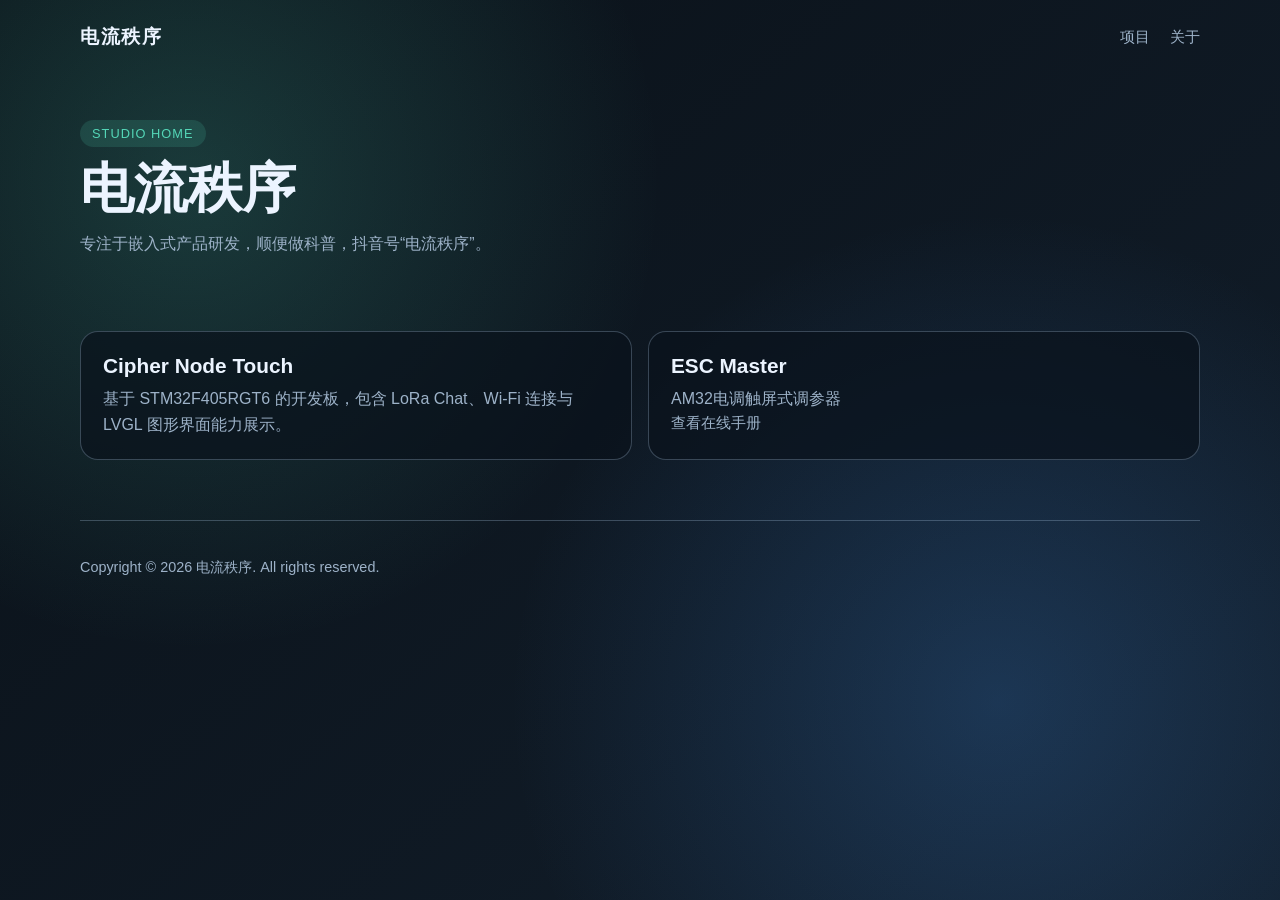
==== commit 1fe68be8: "ESC Master page" ====
--- a/index.html
+++ b/index.html
@@ -1,6 +1,15 @@
 <!doctype html>
 <html lang="zh-CN">
   <head>
+    <!-- Google tag (gtag.js) -->
+    <script async src="https://www.googletagmanager.com/gtag/js?id=G-Q7XBK7DT02"></script>
+    <script>
+      window.dataLayer = window.dataLayer || [];
+      function gtag(){dataLayer.push(arguments);}
+      gtag('js', new Date());
+
+      gtag('config', 'G-Q7XBK7DT02');
+    </script>
     <meta charset="UTF-8" />
     <meta http-equiv="X-UA-Compatible" content="IE=edge" />
     <meta name="viewport" content="width=device-width, initial-scale=1.0" />
@@ -47,11 +56,11 @@
                 基于 STM32F405RGT6 的开发板，包含 LoRa Chat、Wi-Fi 连接与 LVGL 图形界面能力展示。
               </p>
             </a>
-            <article class="project-card" aria-label="ESC Master 项目">
+            <a class="project-card" href="/esc_master/" aria-label="ESC Master 项目">
               <h2>ESC Master</h2>
               <p>AM32电调触屏式调参器</p>
-              <p class="project-link">建设中</p>
-            </article>
+              <p class="project-link">查看在线手册</p>
+            </a>
           </div>
         </section>
       </main>
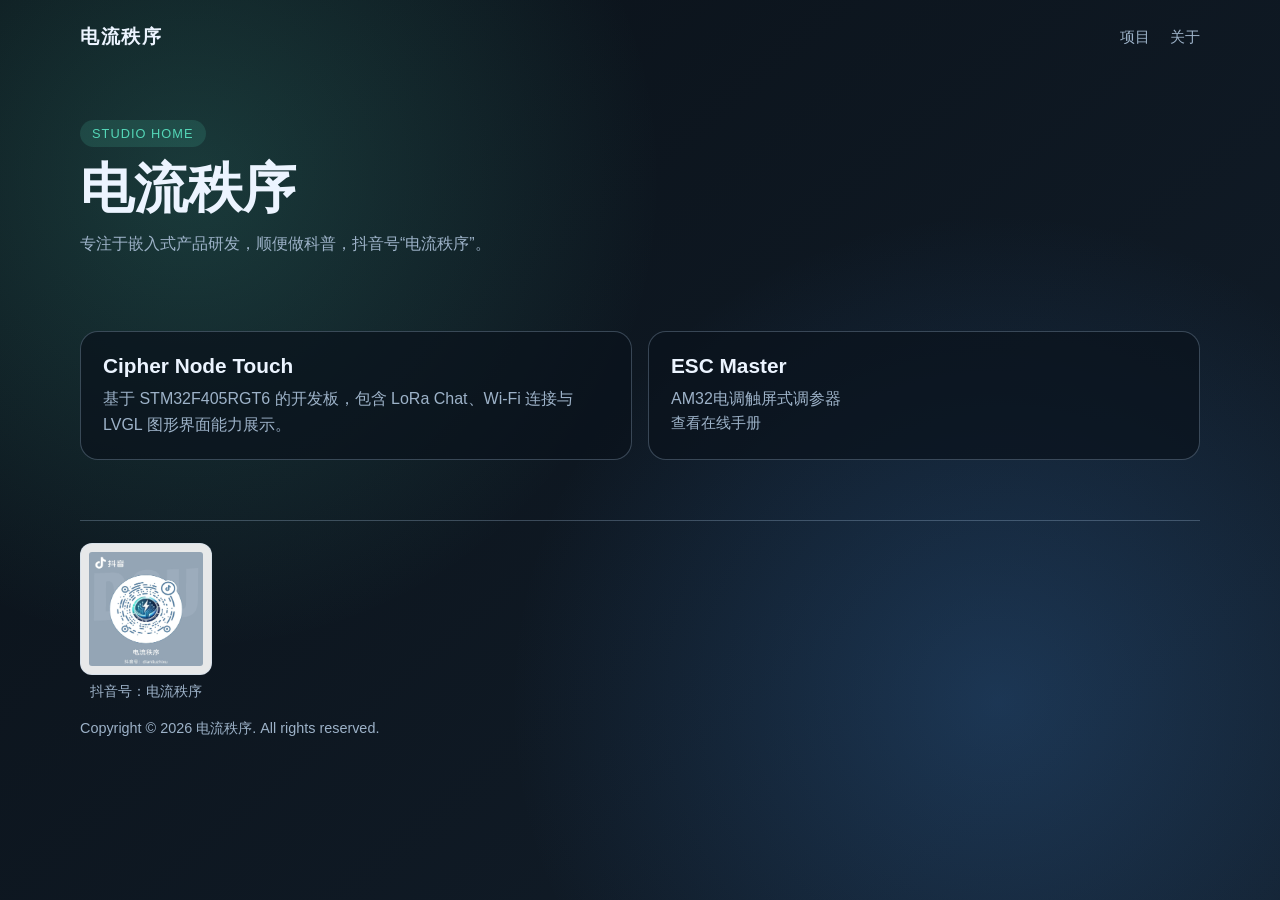
==== commit a54577d1: "add douyin qrcode" ====
--- a/index.html
+++ b/index.html
@@ -66,6 +66,10 @@
       </main>
 
       <footer>
+        <div class="douyin-card">
+          <img src="assets/douyin_qrcode.png" alt="抖音二维码" />
+          <p>抖音号：电流秩序</p>
+        </div>
         <p>Copyright © <span id="year"></span> 电流秩序. All rights reserved.</p>
       </footer>
     </div>
--- a/studio-home.css
+++ b/studio-home.css
@@ -146,6 +146,29 @@
   font-size: 0.9rem;
 }
 
+.douyin-card {
+  width: fit-content;
+  margin: 0 0 18px;
+  text-align: center;
+  color: var(--ink);
+}
+
+.douyin-card img {
+  display: block;
+  width: 132px;
+  height: 132px;
+  padding: 8px;
+  border: 1px solid var(--line);
+  border-radius: 12px;
+  background: rgba(255, 255, 255, 0.9);
+}
+
+.douyin-card p {
+  margin: 8px 0 0;
+  color: var(--muted);
+  font-size: 0.86rem;
+}
+
 @media (max-width: 860px) {
   .hero {
     padding-top: 36px;
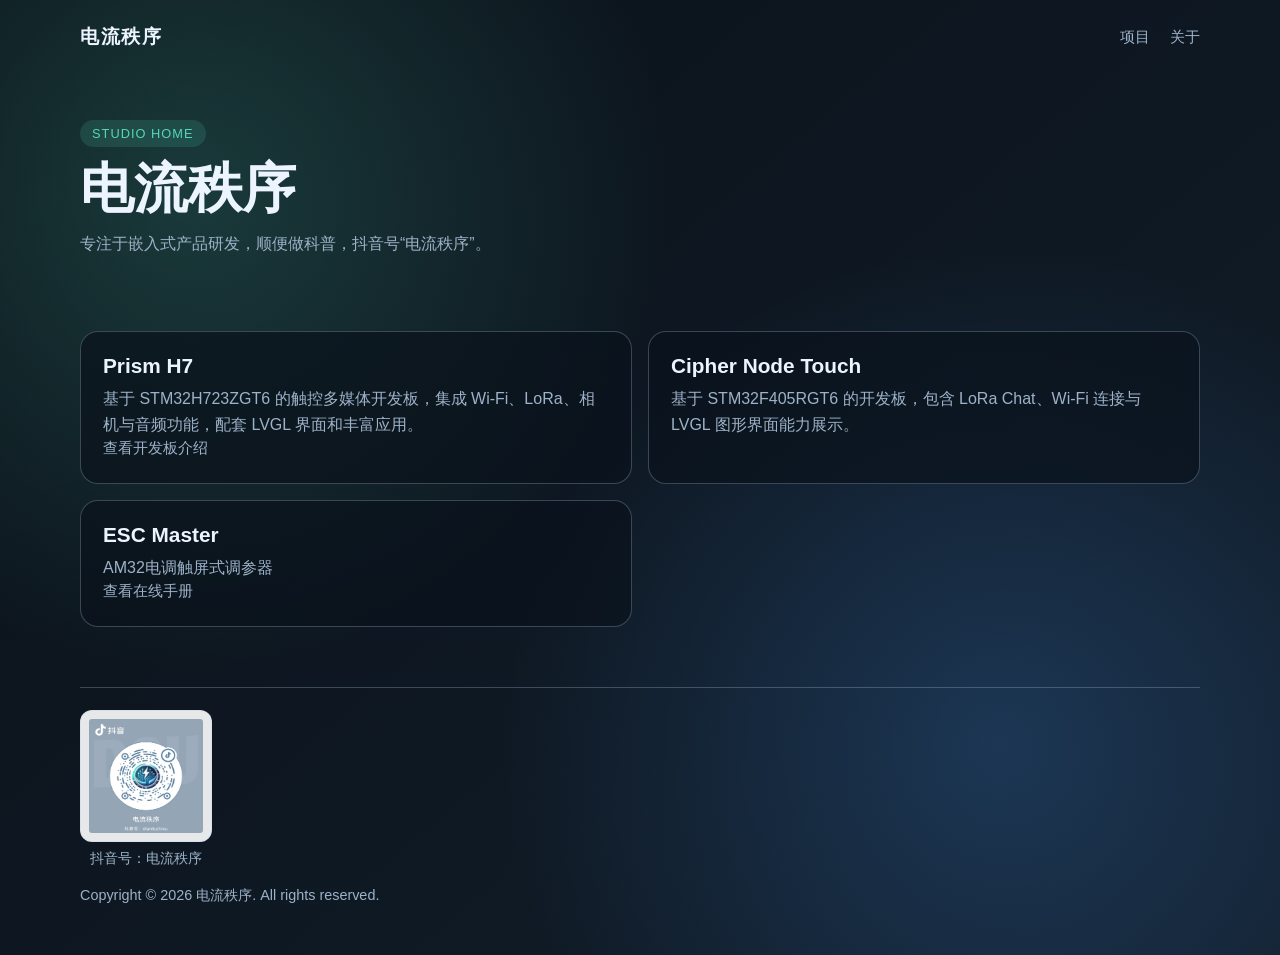
==== commit ce3dbcbc: "add prism h7 product page and homepage entry" ====
--- a/index.html
+++ b/index.html
@@ -50,6 +50,11 @@
 
         <section class="projects" id="projects">
           <div class="grid">
+            <a class="project-card" href="/prism_h7/" aria-label="Prism H7 开发板介绍">
+              <h2>Prism H7</h2>
+              <p>基于 STM32H723ZGT6 的触控多媒体开发板，集成 Wi-Fi、LoRa、相机与音频功能，配套 LVGL 界面和丰富应用。</p>
+              <p class="project-link">查看开发板介绍</p>
+            </a>
             <a class="project-card" href="/cipher_node_touch/">
               <h2>Cipher Node Touch</h2>
               <p>
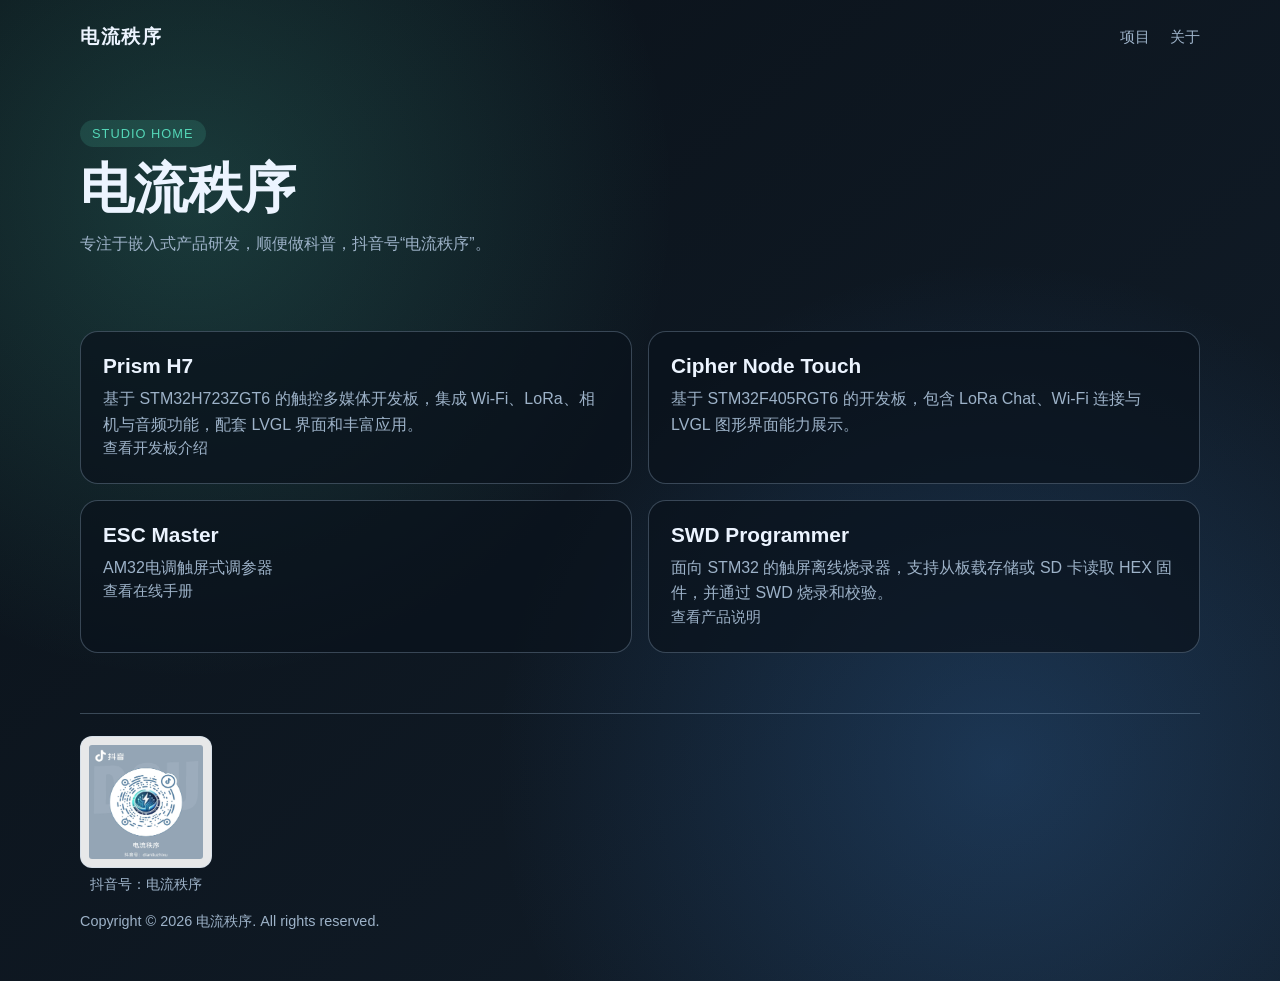
==== commit 0e28a632: "add swd programmer product page" ====
--- a/index.html
+++ b/index.html
@@ -66,6 +66,11 @@
               <p>AM32电调触屏式调参器</p>
               <p class="project-link">查看在线手册</p>
             </a>
+            <a class="project-card" href="swd_programmer/">
+              <h2>SWD Programmer</h2>
+              <p>面向 STM32 的触屏离线烧录器，支持从板载存储或 SD 卡读取 HEX 固件，并通过 SWD 烧录和校验。</p>
+              <p class="project-link">查看产品说明</p>
+            </a>
           </div>
         </section>
       </main>
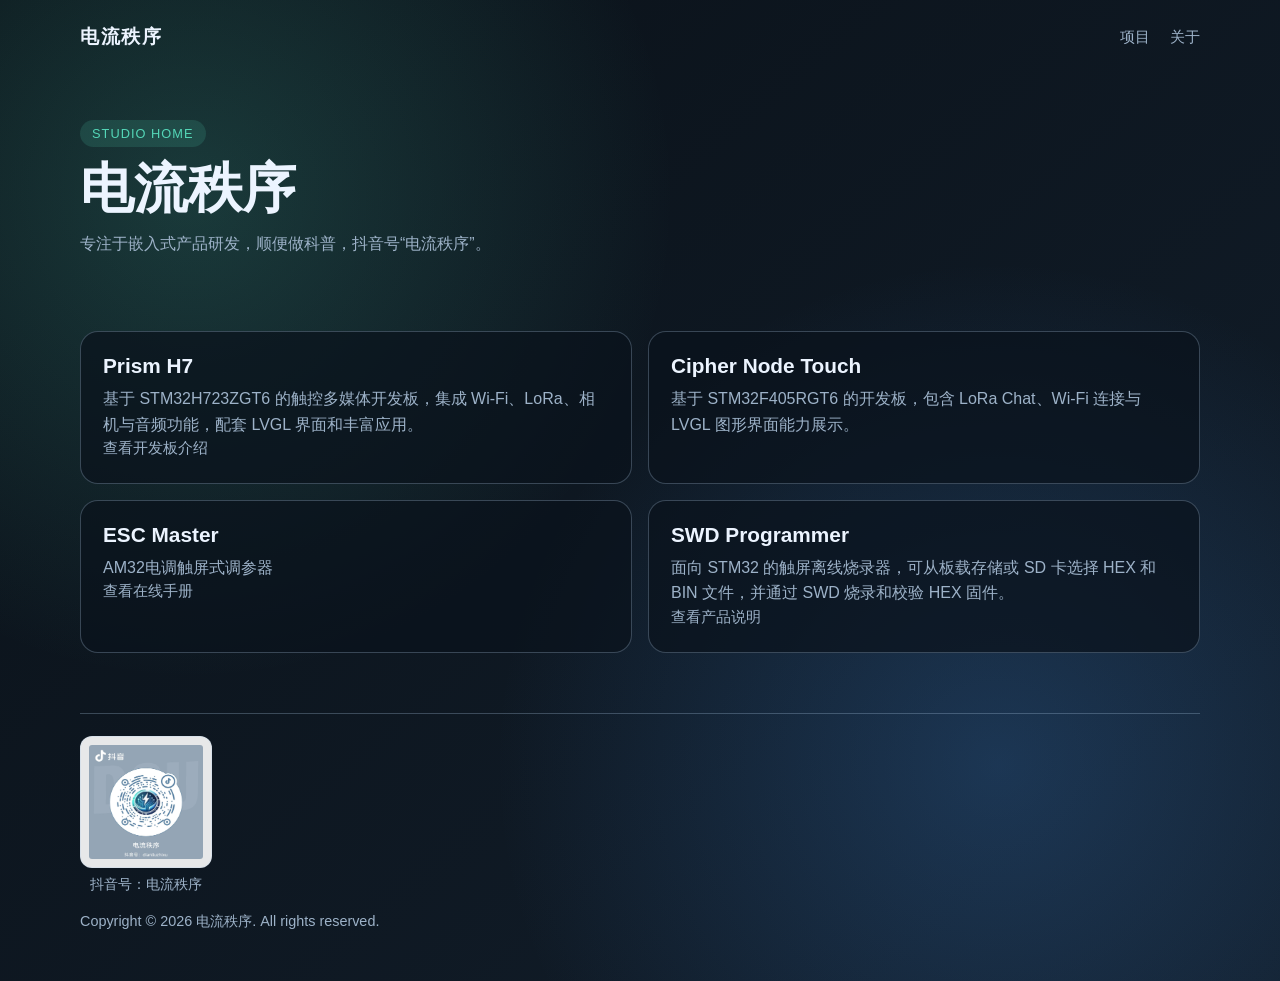
==== commit 9bc45788: "refine swd programmer product copy" ====
--- a/index.html
+++ b/index.html
@@ -68,7 +68,7 @@
             </a>
             <a class="project-card" href="swd_programmer/">
               <h2>SWD Programmer</h2>
-              <p>面向 STM32 的触屏离线烧录器，支持从板载存储或 SD 卡读取 HEX 固件，并通过 SWD 烧录和校验。</p>
+              <p>面向 STM32 的触屏离线烧录器，可从板载存储或 SD 卡选择 HEX 和 BIN 文件，并通过 SWD 烧录和校验 HEX 固件。</p>
               <p class="project-link">查看产品说明</p>
             </a>
           </div>
